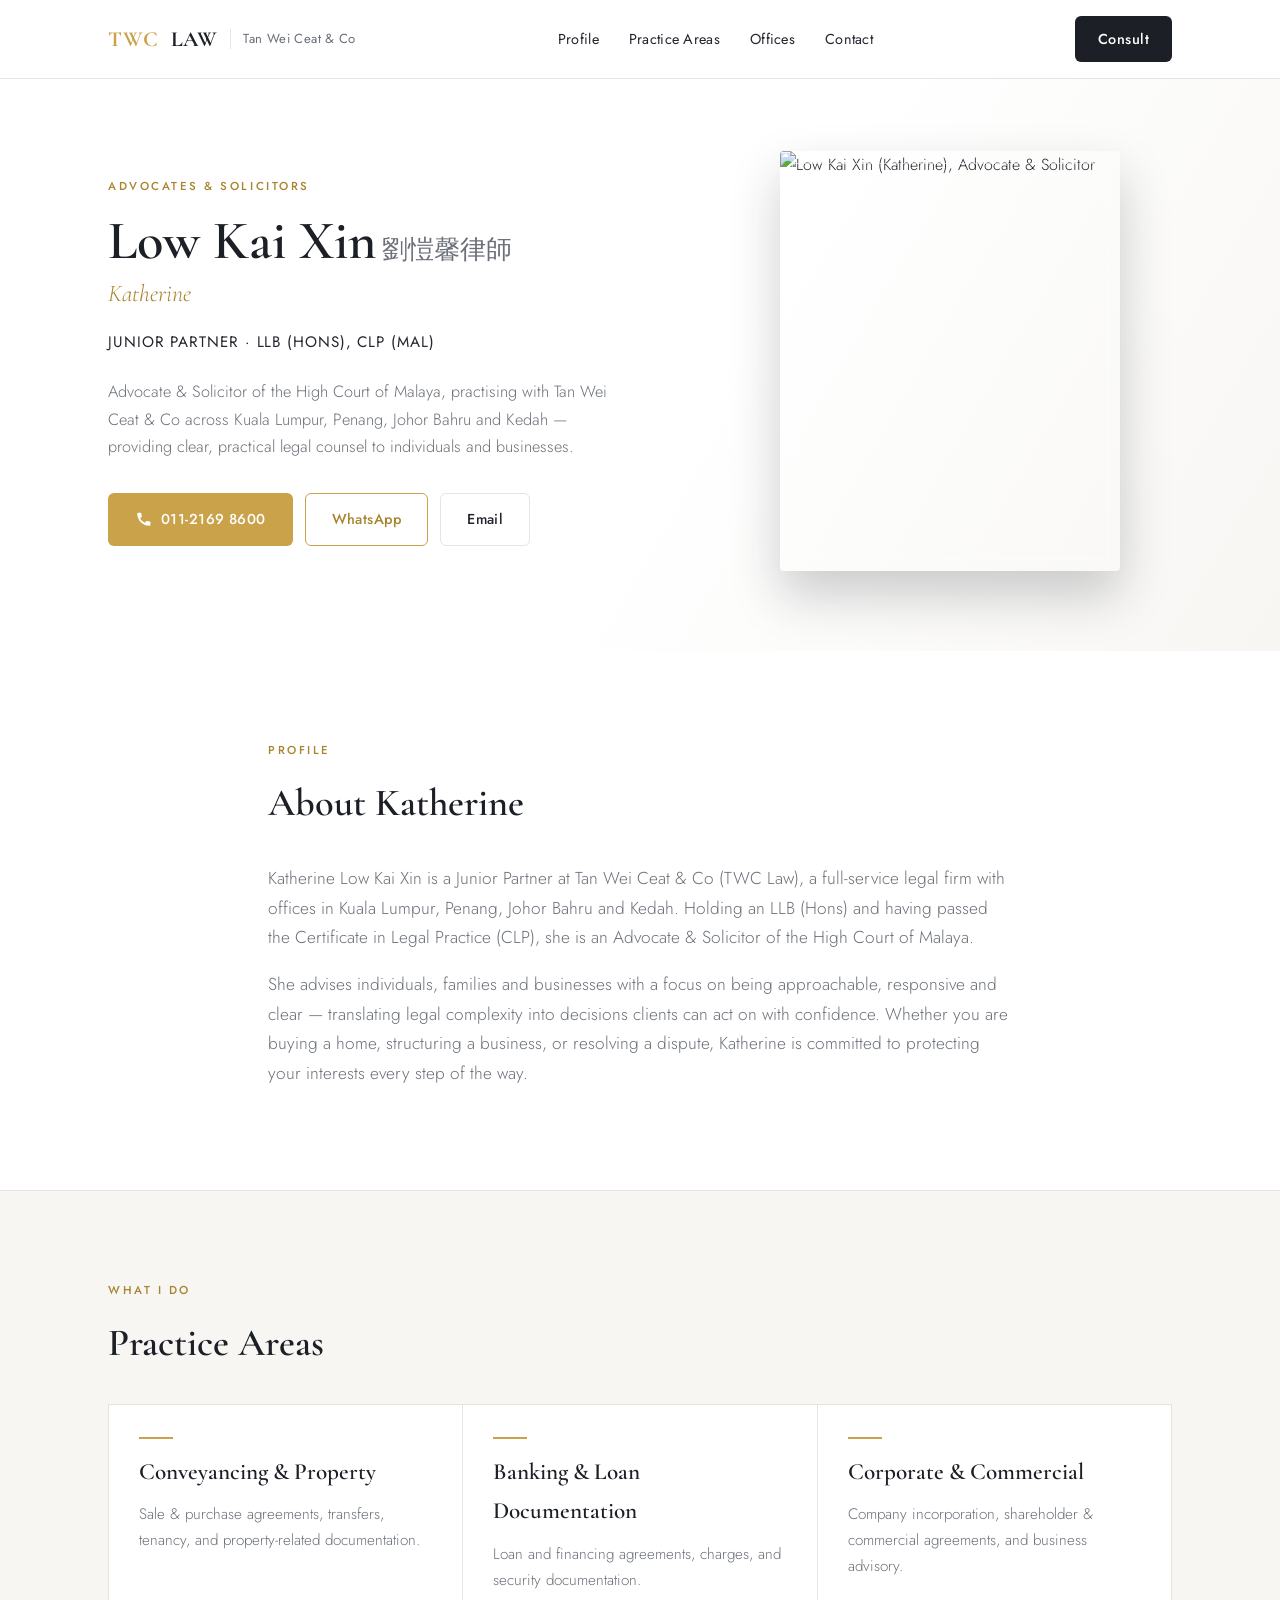
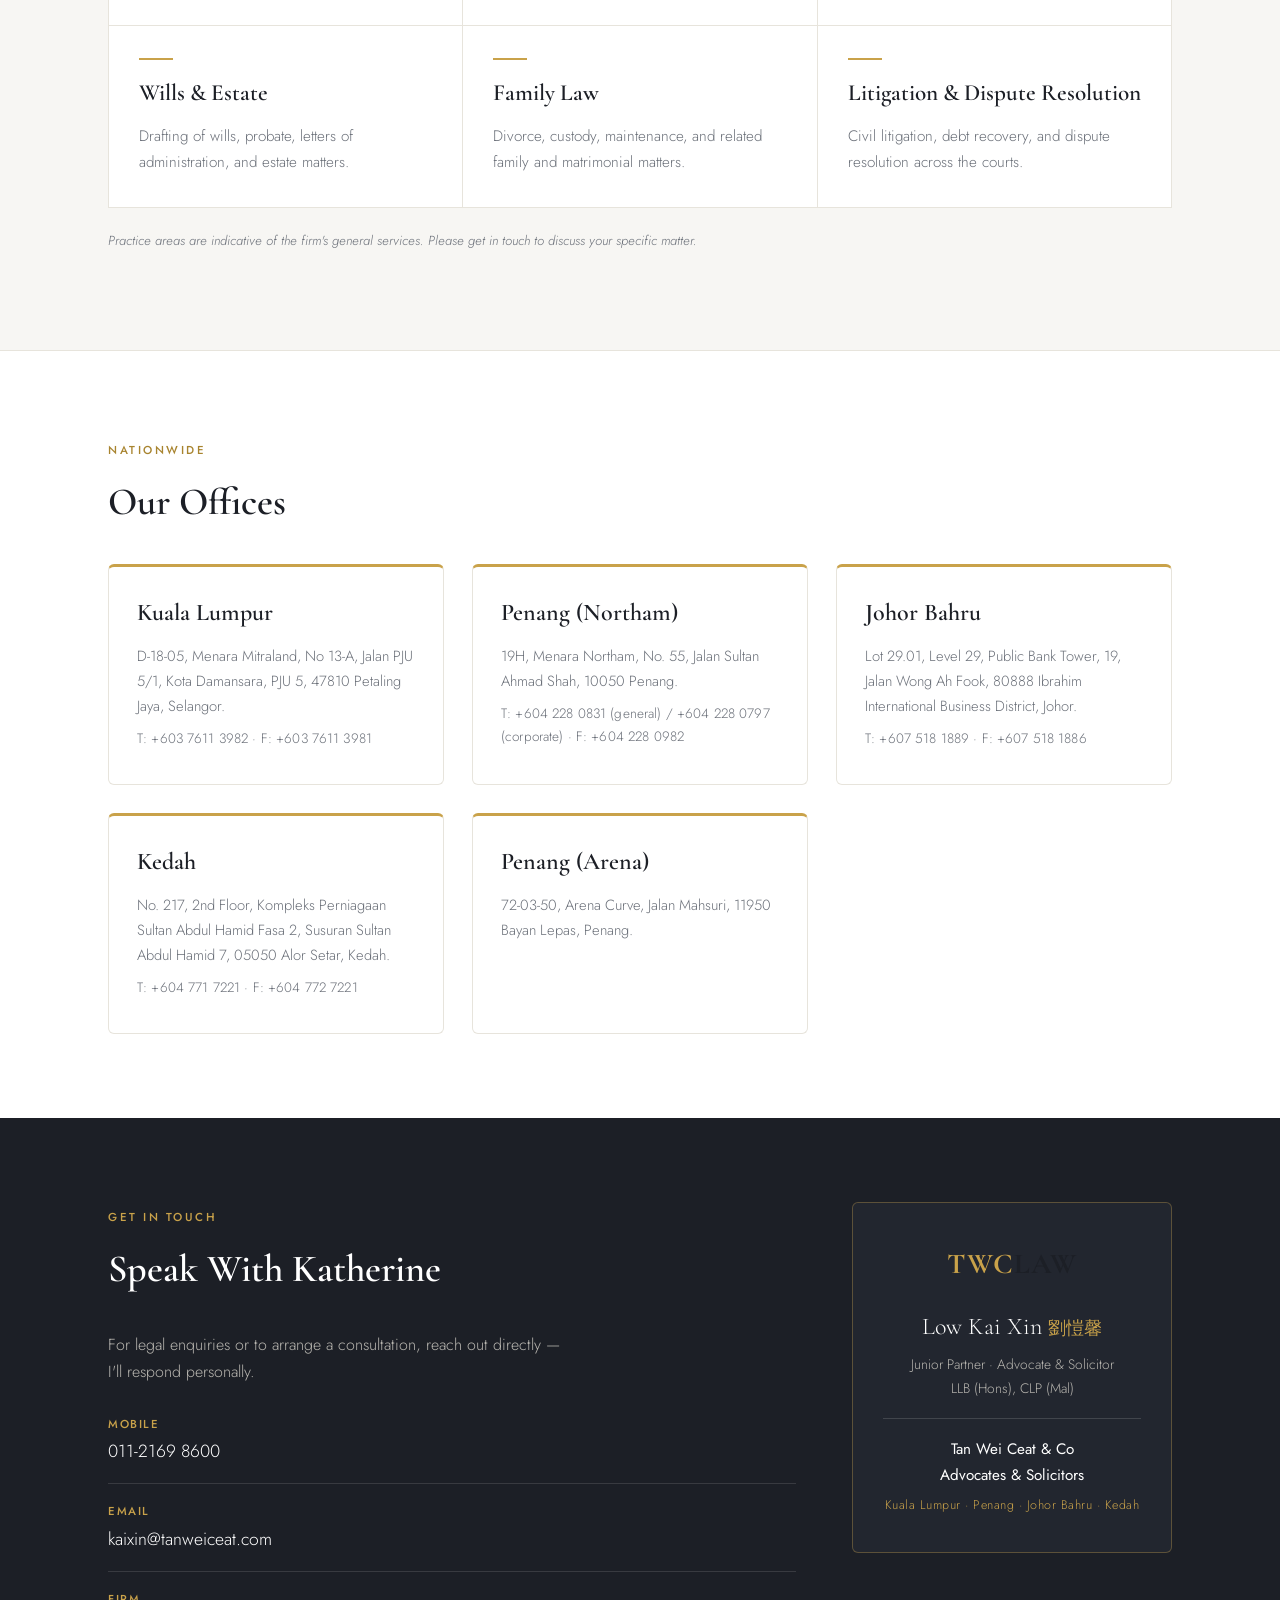
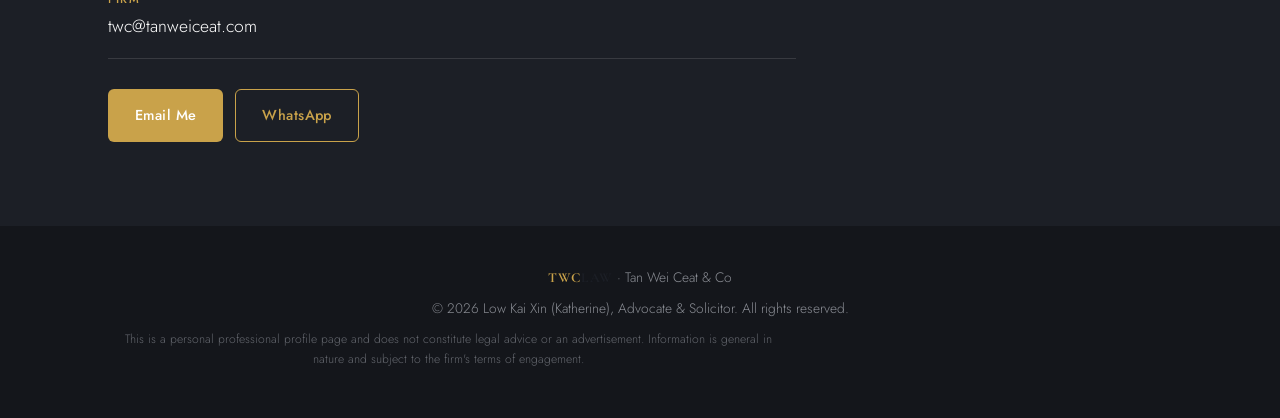
==== index.html @ 2f08e4c5 "Add files via upload" ====
<!DOCTYPE html>
<html lang="en">
<head>
<meta charset="UTF-8">
<meta name="viewport" content="width=device-width, initial-scale=1.0">
<title>Low Kai Xin (Katherine) | Advocate &amp; Solicitor — TWC Law</title>
<meta name="description" content="Low Kai Xin (Katherine), LLB(Hons) CLP(Mal) — Junior Partner at Tan Wei Ceat &amp; Co, Advocates &amp; Solicitors. Legal services across Kuala Lumpur, Penang, Johor Bahru and Kedah.">
<link rel="preconnect" href="https://fonts.googleapis.com">
<link rel="preconnect" href="https://fonts.gstatic.com" crossorigin>
<link href="https://fonts.googleapis.com/css2?family=Cormorant+Garamond:wght@500;600;700&family=Jost:wght@300;400;500;600&display=swap" rel="stylesheet">
<link rel="stylesheet" href="styles.css">
</head>
<body>

<header class="navbar">
  <div class="container navbar-inner">
    <div class="brand">
      <span class="brand-twc">TWC</span><span class="brand-law">LAW</span>
      <span class="brand-sep"></span>
      <span class="brand-firm">Tan Wei Ceat &amp; Co</span>
    </div>
    <nav class="nav-links">
      <a href="#about">Profile</a>
      <a href="#practice">Practice Areas</a>
      <a href="#offices">Offices</a>
      <a href="#contact">Contact</a>
    </nav>
    <a href="tel:+601121698600" class="btn btn-nav">Consult</a>
  </div>
</header>

<section class="hero">
  <div class="container hero-inner">
    <div class="hero-text">
      <p class="eyebrow">Advocates &amp; Solicitors</p>
      <h1>Low Kai Xin<span class="hero-cn"> 劉愷馨律師</span></h1>
      <p class="hero-alias">Katherine</p>
      <p class="role">Junior Partner &middot; LLB (Hons), CLP (Mal)</p>
      <p class="hero-desc">Advocate &amp; Solicitor of the High Court of Malaya, practising with Tan Wei Ceat &amp; Co across Kuala Lumpur, Penang, Johor Bahru and Kedah — providing clear, practical legal counsel to individuals and businesses.</p>
      <div class="hero-actions">
        <a href="tel:+601121698600" class="btn btn-primary">
          <svg viewBox="0 0 24 24" width="18" height="18" fill="currentColor"><path d="M6.6 10.8c1.4 2.7 3.6 4.9 6.3 6.3l2.1-2.1c.3-.3.7-.4 1-.2 1.1.4 2.4.6 3.6.6.6 0 1 .4 1 1V20c0 .6-.4 1-1 1C10.4 21 3 13.6 3 4.5c0-.6.4-1 1-1h3.5c.6 0 1 .4 1 1 0 1.3.2 2.5.6 3.6.1.4 0 .8-.3 1.1l-2.2 2.1z"/></svg>
          011-2169 8600
        </a>
        <a href="https://wa.me/601121698600" target="_blank" rel="noopener" class="btn btn-outline">WhatsApp</a>
        <a href="mailto:kaixin@tanweiceat.com" class="btn btn-ghost">Email</a>
      </div>
    </div>
    <div class="hero-photo">
      <div class="photo-frame">
        <img src="assets/katherine.jpg" alt="Low Kai Xin (Katherine), Advocate &amp; Solicitor">
      </div>
    </div>
  </div>
</section>

<section id="about" class="section about">
  <div class="container about-inner">
    <span class="section-kicker">Profile</span>
    <h2>About Katherine</h2>
    <p>Katherine Low Kai Xin is a Junior Partner at Tan Wei Ceat &amp; Co (TWC Law), a full-service legal firm with offices in Kuala Lumpur, Penang, Johor Bahru and Kedah. Holding an LLB (Hons) and having passed the Certificate in Legal Practice (CLP), she is an Advocate &amp; Solicitor of the High Court of Malaya.</p>
    <p>She advises individuals, families and businesses with a focus on being approachable, responsive and clear — translating legal complexity into decisions clients can act on with confidence. Whether you are buying a home, structuring a business, or resolving a dispute, Katherine is committed to protecting your interests every step of the way.</p>
  </div>
</section>

<section id="practice" class="section practice">
  <div class="container">
    <span class="section-kicker">What I Do</span>
    <h2>Practice Areas</h2>
    <div class="cards">
      <div class="card">
        <h3>Conveyancing &amp; Property</h3>
        <p>Sale &amp; purchase agreements, transfers, tenancy, and property-related documentation.</p>
      </div>
      <div class="card">
        <h3>Banking &amp; Loan Documentation</h3>
        <p>Loan and financing agreements, charges, and security documentation.</p>
      </div>
      <div class="card">
        <h3>Corporate &amp; Commercial</h3>
        <p>Company incorporation, shareholder &amp; commercial agreements, and business advisory.</p>
      </div>
      <div class="card">
        <h3>Wills &amp; Estate</h3>
        <p>Drafting of wills, probate, letters of administration, and estate matters.</p>
      </div>
      <div class="card">
        <h3>Family Law</h3>
        <p>Divorce, custody, maintenance, and related family and matrimonial matters.</p>
      </div>
      <div class="card">
        <h3>Litigation &amp; Dispute Resolution</h3>
        <p>Civil litigation, debt recovery, and dispute resolution across the courts.</p>
      </div>
    </div>
    <p class="practice-note">Practice areas are indicative of the firm's general services. Please get in touch to discuss your specific matter.</p>
  </div>
</section>

<section id="offices" class="section offices">
  <div class="container">
    <span class="section-kicker">Nationwide</span>
    <h2>Our Offices</h2>
    <div class="office-grid">
      <div class="office">
        <h3>Kuala Lumpur</h3>
        <p>D-18-05, Menara Mitraland, No 13-A, Jalan PJU 5/1, Kota Damansara, PJU 5, 47810 Petaling Jaya, Selangor.</p>
        <p class="office-tel">T: +603 7611 3982 &middot; F: +603 7611 3981</p>
      </div>
      <div class="office">
        <h3>Penang (Northam)</h3>
        <p>19H, Menara Northam, No. 55, Jalan Sultan Ahmad Shah, 10050 Penang.</p>
        <p class="office-tel">T: +604 228 0831 (general) / +604 228 0797 (corporate) &middot; F: +604 228 0982</p>
      </div>
      <div class="office">
        <h3>Johor Bahru</h3>
        <p>Lot 29.01, Level 29, Public Bank Tower, 19, Jalan Wong Ah Fook, 80888 Ibrahim International Business District, Johor.</p>
        <p class="office-tel">T: +607 518 1889 &middot; F: +607 518 1886</p>
      </div>
      <div class="office">
        <h3>Kedah</h3>
        <p>No. 217, 2nd Floor, Kompleks Perniagaan Sultan Abdul Hamid Fasa 2, Susuran Sultan Abdul Hamid 7, 05050 Alor Setar, Kedah.</p>
        <p class="office-tel">T: +604 771 7221 &middot; F: +604 772 7221</p>
      </div>
      <div class="office">
        <h3>Penang (Arena)</h3>
        <p>72-03-50, Arena Curve, Jalan Mahsuri, 11950 Bayan Lepas, Penang.</p>
      </div>
    </div>
  </div>
</section>

<section id="contact" class="section contact">
  <div class="container contact-inner">
    <div class="contact-info">
      <span class="section-kicker">Get In Touch</span>
      <h2>Speak With Katherine</h2>
      <p class="contact-lead">For legal enquiries or to arrange a consultation, reach out directly — I'll respond personally.</p>

      <ul class="contact-list">
        <li>
          <span class="contact-label">Mobile</span>
          <a href="tel:+601121698600">011-2169 8600</a>
        </li>
        <li>
          <span class="contact-label">Email</span>
          <a href="mailto:kaixin@tanweiceat.com">kaixin@tanweiceat.com</a>
        </li>
        <li>
          <span class="contact-label">Firm</span>
          <a href="mailto:twc@tanweiceat.com">twc@tanweiceat.com</a>
        </li>
      </ul>

      <div class="contact-actions">
        <a href="mailto:kaixin@tanweiceat.com" class="btn btn-primary">Email Me</a>
        <a href="https://wa.me/601121698600" target="_blank" rel="noopener" class="btn btn-outline">WhatsApp</a>
      </div>
    </div>

    <div class="contact-card">
      <div class="cc-logo"><span class="brand-twc">TWC</span><span class="brand-law">LAW</span></div>
      <p class="contact-card-title">Low Kai Xin <span class="cc-cn">劉愷馨</span></p>
      <p class="contact-card-sub">Junior Partner &middot; Advocate &amp; Solicitor<br>LLB (Hons), CLP (Mal)</p>
      <hr>
      <p class="contact-card-company">Tan Wei Ceat &amp; Co<br>Advocates &amp; Solicitors</p>
      <p class="contact-card-cities">Kuala Lumpur &middot; Penang &middot; Johor Bahru &middot; Kedah</p>
    </div>
  </div>
</section>

<footer class="footer">
  <div class="container footer-inner">
    <p class="footer-brand"><span class="brand-twc">TWC</span><span class="brand-law">LAW</span> &middot; Tan Wei Ceat &amp; Co</p>
    <p>&copy; <span id="year"></span> Low Kai Xin (Katherine), Advocate &amp; Solicitor. All rights reserved.</p>
    <p class="footer-disclaimer">This is a personal professional profile page and does not constitute legal advice or an advertisement. Information is general in nature and subject to the firm's terms of engagement.</p>
  </div>
</footer>

<script src="script.js"></script>
</body>
</html>
---- styles.css ----
:root {
  --gold: #c9a24a;
  --gold-dark: #a8842f;
  --charcoal: #1c1f26;
  --ink: #23262e;
  --muted: #6b7079;
  --bg-soft: #f7f6f3;
  --line: #e7e4dc;
  --radius: 6px;
}

* { box-sizing: border-box; }
html { scroll-behavior: smooth; }

body {
  margin: 0;
  font-family: 'Jost', system-ui, sans-serif;
  color: var(--ink);
  background: #fff;
  line-height: 1.7;
  font-weight: 300;
}

h1, h2, h3 { font-family: 'Cormorant Garamond', Georgia, serif; margin: 0; font-weight: 600; }

.container { max-width: 1120px; margin: 0 auto; padding: 0 28px; }
a { color: inherit; }

/* Brand mark */
.brand-twc { font-family: 'Cormorant Garamond', serif; font-weight: 700; color: var(--gold); letter-spacing: 0.04em; }
.brand-law { font-family: 'Cormorant Garamond', serif; font-weight: 700; color: var(--charcoal); letter-spacing: 0.04em; }

/* Navbar */
.navbar { position: sticky; top: 0; z-index: 50; background: rgba(255,255,255,0.96); backdrop-filter: blur(6px); border-bottom: 1px solid var(--line); }
.navbar-inner { display: flex; align-items: center; justify-content: space-between; padding: 16px 28px; }
.brand { display: flex; align-items: center; gap: 12px; font-size: 1.35rem; }
.brand-sep { width: 1px; height: 20px; background: var(--line); }
.brand-firm { font-family: 'Jost', sans-serif; font-size: 0.82rem; font-weight: 400; color: var(--muted); letter-spacing: 0.03em; }
.nav-links { display: flex; gap: 30px; }
.nav-links a { text-decoration: none; font-size: 0.9rem; font-weight: 400; letter-spacing: 0.02em; color: var(--ink); }
.nav-links a:hover { color: var(--gold-dark); }

/* Buttons */
.btn { display: inline-flex; align-items: center; gap: 8px; padding: 13px 26px; border-radius: var(--radius); font-family: 'Jost', sans-serif; font-weight: 500; font-size: 0.9rem; letter-spacing: 0.03em; text-decoration: none; cursor: pointer; border: 1px solid transparent; transition: all 0.18s ease; }
.btn-primary { background: var(--gold); color: #fff; }
.btn-primary:hover { background: var(--gold-dark); }
.btn-outline { border-color: var(--gold); color: var(--gold-dark); background: transparent; }
.btn-outline:hover { background: var(--gold); color: #fff; }
.btn-ghost { color: var(--ink); background: transparent; border-color: var(--line); }
.btn-ghost:hover { border-color: var(--charcoal); }
.btn-nav { background: var(--charcoal); color: #fff; padding: 10px 22px; }
.btn-nav:hover { background: #000; }

/* Hero */
.hero { background: linear-gradient(120deg, #fff 55%, var(--bg-soft) 100%); padding: 72px 0 80px; }
.hero-inner { display: flex; align-items: center; gap: 56px; flex-wrap: wrap; }
.hero-text { flex: 1 1 440px; }
.eyebrow { color: var(--gold-dark); font-weight: 500; letter-spacing: 0.22em; text-transform: uppercase; font-size: 0.72rem; margin: 0 0 16px; }
.hero h1 { font-size: 3.4rem; line-height: 1.05; margin-bottom: 4px; color: var(--charcoal); }
.hero-cn { font-size: 1.6rem; color: var(--muted); font-weight: 500; }
.hero-alias { font-family: 'Cormorant Garamond', serif; font-style: italic; font-size: 1.5rem; color: var(--gold-dark); margin: 0 0 14px; }
.role { font-size: 0.95rem; letter-spacing: 0.06em; text-transform: uppercase; color: var(--ink); font-weight: 400; margin-bottom: 22px; }
.hero-desc { color: var(--muted); max-width: 500px; margin-bottom: 32px; font-size: 1.02rem; }
.hero-actions { display: flex; gap: 12px; flex-wrap: wrap; }
.hero-photo { flex: 1 1 320px; display: flex; justify-content: center; }
.photo-frame { position: relative; width: 340px; height: 420px; border-radius: 4px; overflow: hidden; box-shadow: 0 24px 50px rgba(28,31,38,0.22); }
.photo-frame::after { content: ""; position: absolute; inset: 12px; border: 1px solid rgba(255,255,255,0.6); pointer-events: none; }
.photo-frame img { width: 100%; height: 100%; object-fit: cover; object-position: center 25%; }

/* Sections */
.section { padding: 84px 0; }
.section-kicker { display: inline-block; color: var(--gold-dark); font-size: 0.72rem; letter-spacing: 0.22em; text-transform: uppercase; font-weight: 500; margin-bottom: 10px; }
.section h2 { font-size: 2.4rem; color: var(--charcoal); margin-bottom: 28px; }

.about { background: #fff; }
.about-inner { max-width: 800px; }
.about p { color: var(--muted); font-size: 1.08rem; margin: 0 0 18px; }

.practice { background: var(--bg-soft); border-top: 1px solid var(--line); border-bottom: 1px solid var(--line); }
.cards { display: grid; grid-template-columns: repeat(auto-fit, minmax(280px, 1fr)); gap: 1px; background: var(--line); border: 1px solid var(--line); }
.card { background: #fff; padding: 32px 30px; transition: background 0.2s ease; }
.card:hover { background: #fffdf8; }
.card h3 { font-size: 1.45rem; color: var(--charcoal); margin-bottom: 10px; }
.card h3::before { content: ""; display: block; width: 34px; height: 2px; background: var(--gold); margin-bottom: 14px; }
.card p { color: var(--muted); font-size: 0.95rem; margin: 0; }
.practice-note { color: var(--muted); font-size: 0.82rem; font-style: italic; margin-top: 22px; }

.offices { background: #fff; }
.office-grid { display: grid; grid-template-columns: repeat(auto-fit, minmax(300px, 1fr)); gap: 28px; }
.office { padding: 26px 28px; border: 1px solid var(--line); border-top: 3px solid var(--gold); border-radius: var(--radius); }
.office h3 { font-size: 1.5rem; color: var(--charcoal); margin-bottom: 10px; }
.office p { color: var(--muted); font-size: 0.92rem; margin: 0 0 8px; }
.office-tel { color: var(--ink); font-size: 0.85rem !important; letter-spacing: 0.01em; }

/* Contact */
.contact { background: var(--charcoal); color: #e9e7e1; }
.contact .section-kicker { color: var(--gold); }
.contact h2 { color: #fff; }
.contact-inner { display: flex; gap: 56px; flex-wrap: wrap; align-items: flex-start; }
.contact-info { flex: 1 1 420px; }
.contact-lead { color: #b8b6b0; max-width: 460px; margin-bottom: 30px; }
.contact-list { list-style: none; padding: 0; margin: 0 0 30px; display: flex; flex-direction: column; gap: 18px; }
.contact-list li { display: flex; flex-direction: column; gap: 3px; border-bottom: 1px solid rgba(255,255,255,0.12); padding-bottom: 16px; }
.contact-label { font-size: 0.72rem; text-transform: uppercase; letter-spacing: 0.14em; color: var(--gold); font-weight: 500; }
.contact-list a { text-decoration: none; font-size: 1.1rem; color: #fff; }
.contact-list a:hover { color: var(--gold); }
.contact-actions { display: flex; gap: 12px; flex-wrap: wrap; }
.contact .btn-primary { background: var(--gold); }
.contact .btn-outline { border-color: var(--gold); color: var(--gold); }
.contact .btn-outline:hover { background: var(--gold); color: var(--charcoal); }

.contact-card { flex: 0 1 320px; background: #22262f; border: 1px solid rgba(201,162,74,0.35); border-radius: var(--radius); padding: 36px 30px; text-align: center; }
.cc-logo { font-size: 1.8rem; margin-bottom: 18px; }
.contact-card-title { font-family: 'Cormorant Garamond', serif; font-size: 1.5rem; color: #fff; margin: 0 0 6px; }
.cc-cn { font-size: 1.1rem; color: var(--gold); }
.contact-card-sub { color: #b8b6b0; font-size: 0.86rem; margin: 0 0 18px; }
.contact-card hr { border: none; border-top: 1px solid rgba(255,255,255,0.14); margin: 18px 0; }
.contact-card-company { color: #fff; font-size: 0.95rem; margin: 0 0 6px; font-weight: 400; }
.contact-card-cities { color: var(--gold); font-size: 0.78rem; letter-spacing: 0.04em; margin: 0; }

/* Footer */
.footer { background: #14161b; color: #8a8d94; padding: 40px 0; text-align: center; }
.footer-brand { font-size: 1.2rem; margin: 0 0 12px; }
.footer-inner p { margin: 0 0 8px; font-size: 0.86rem; }
.footer-disclaimer { color: #63666d; font-size: 0.76rem !important; max-width: 680px; margin: 12px auto 0; }

@media (max-width: 700px) {
  .hero h1 { font-size: 2.5rem; }
  .hero-cn { display: block; font-size: 1.3rem; margin-top: 6px; }
  .nav-links { display: none; }
  .brand-firm { display: none; }
  .photo-frame { width: 260px; height: 330px; }
  .section h2 { font-size: 2rem; }
}
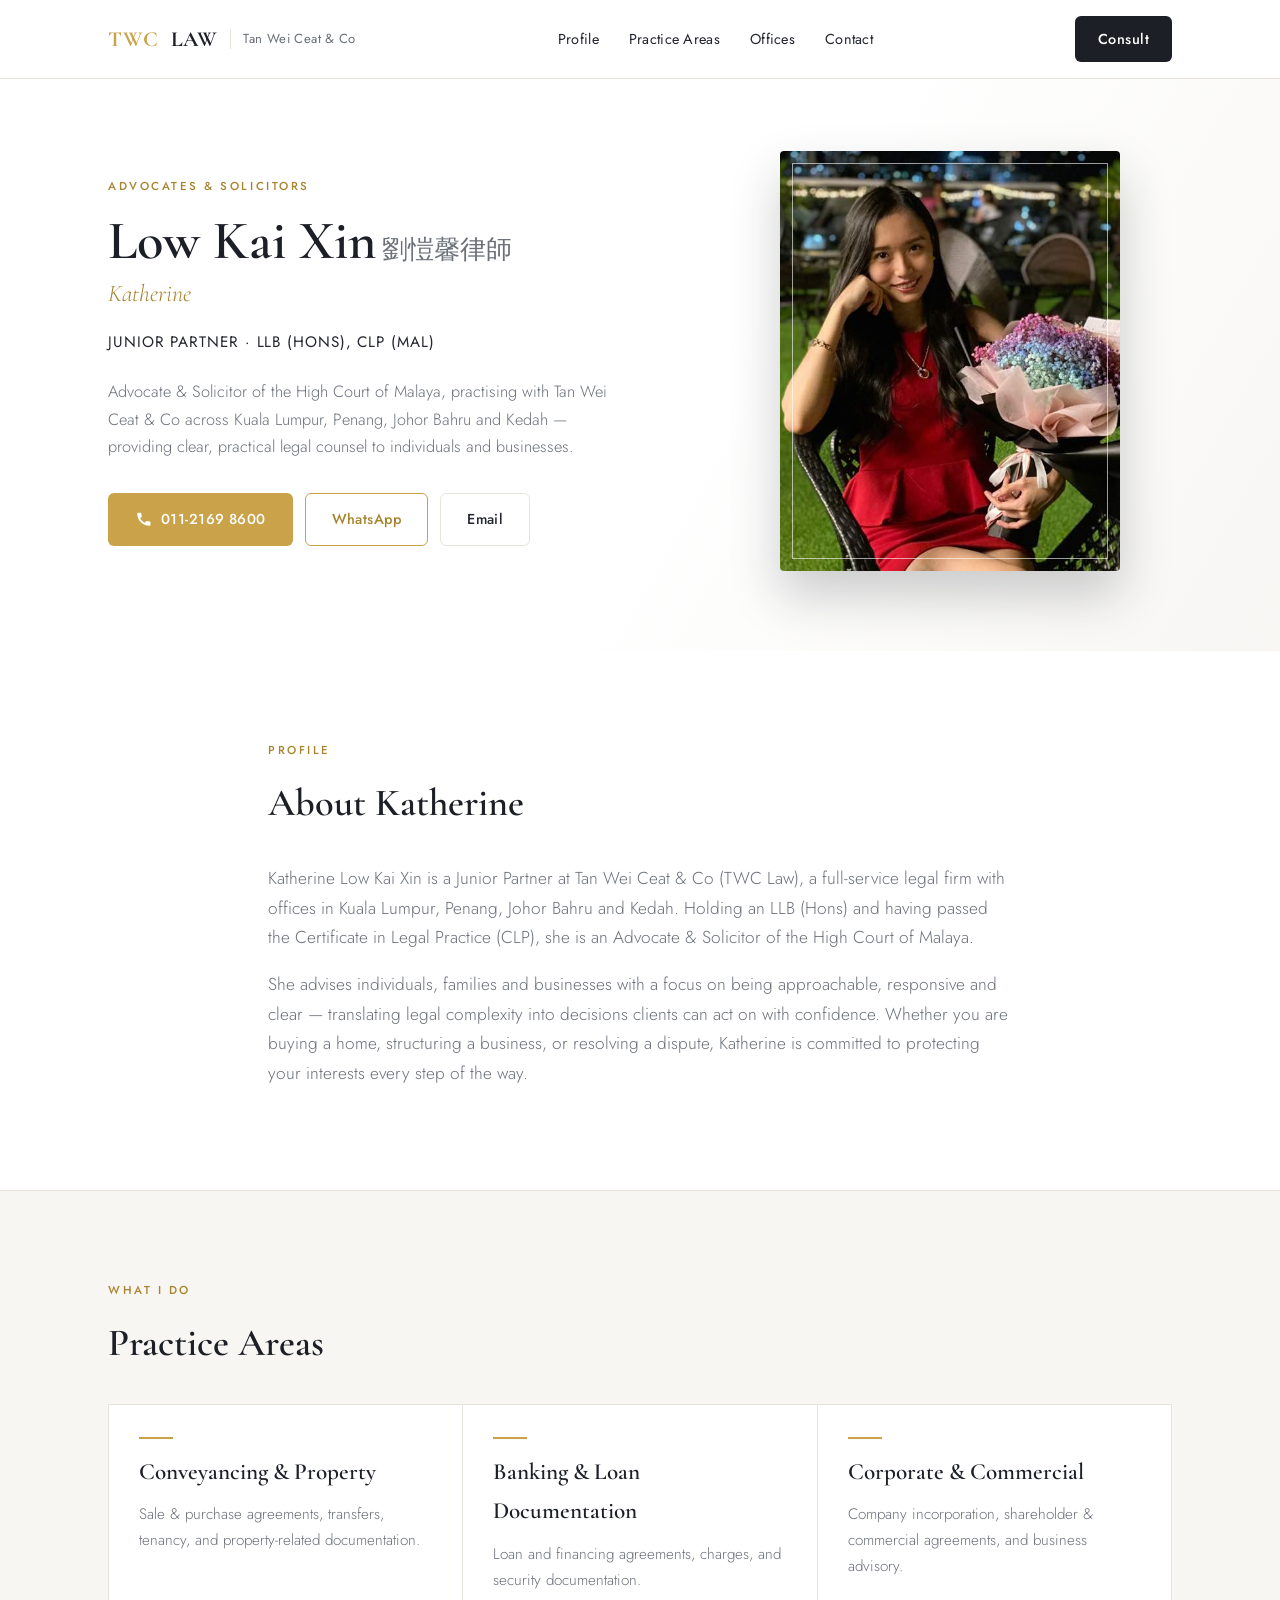
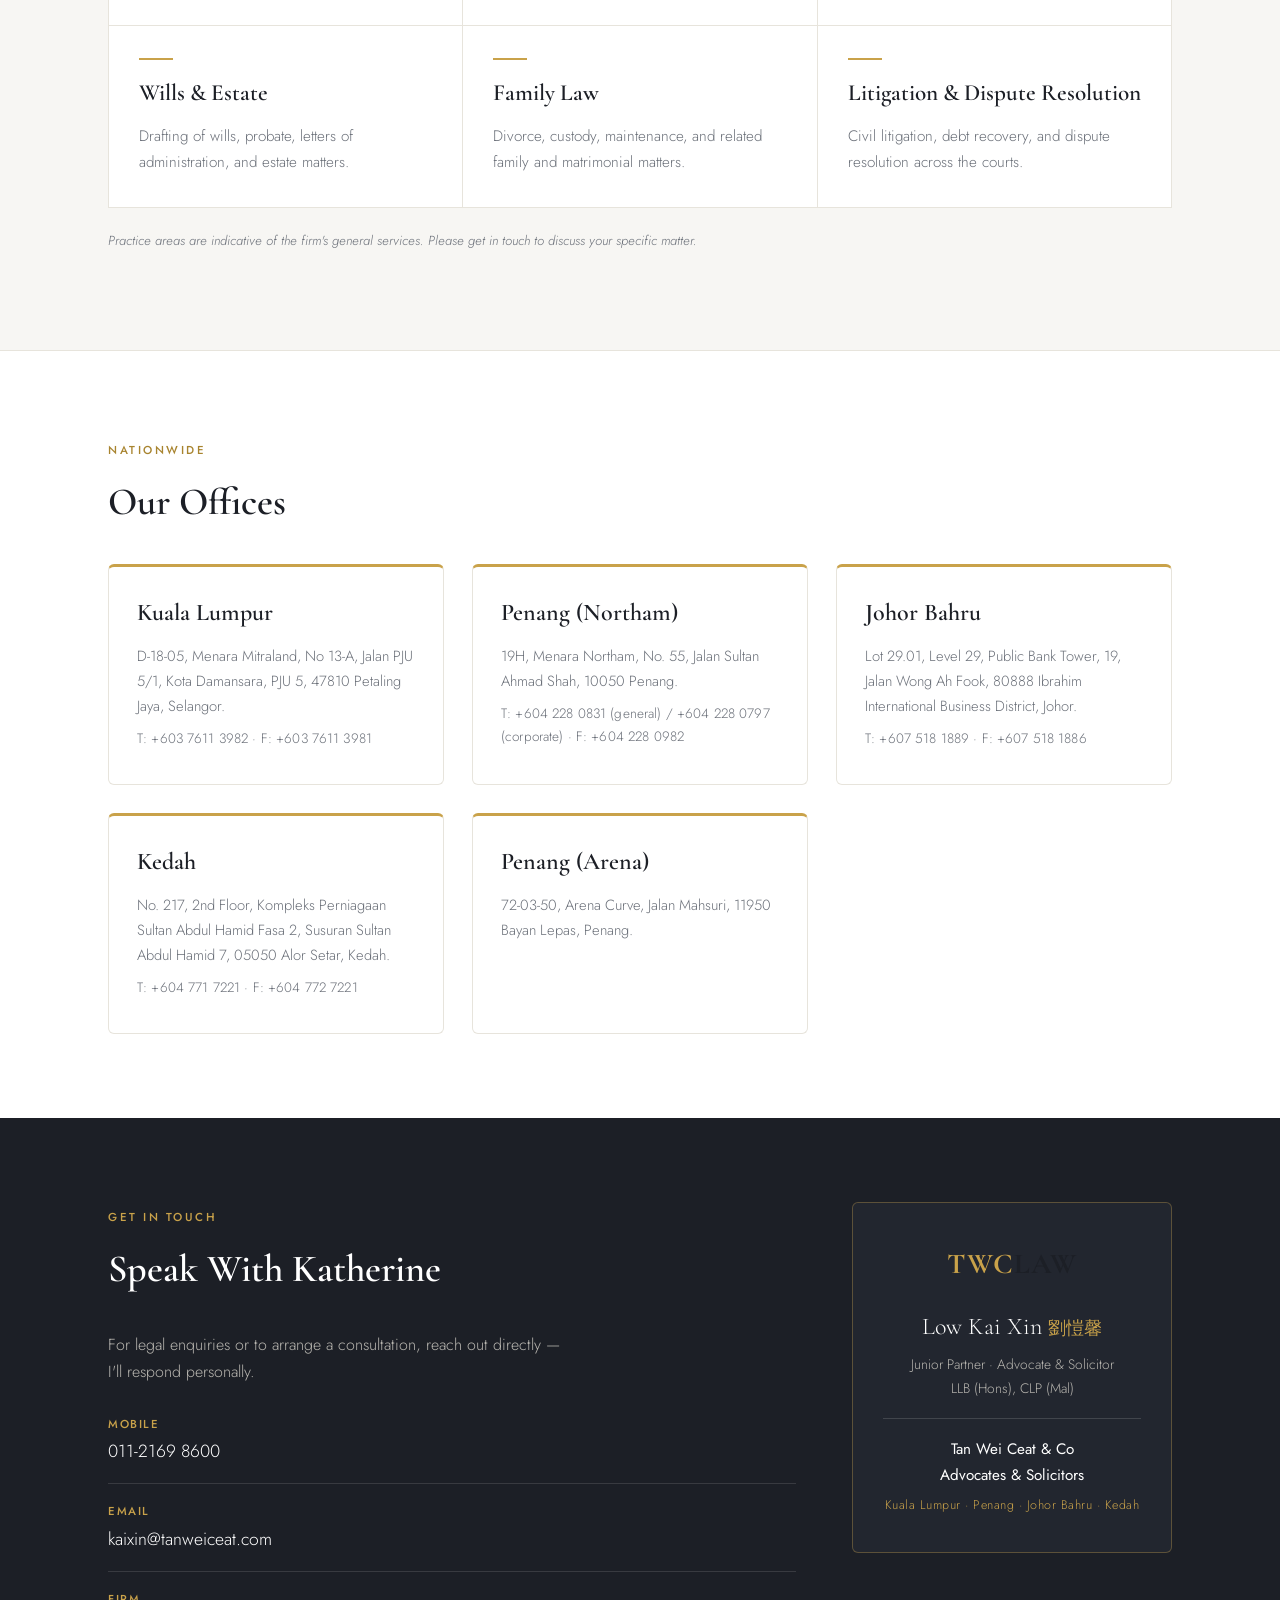
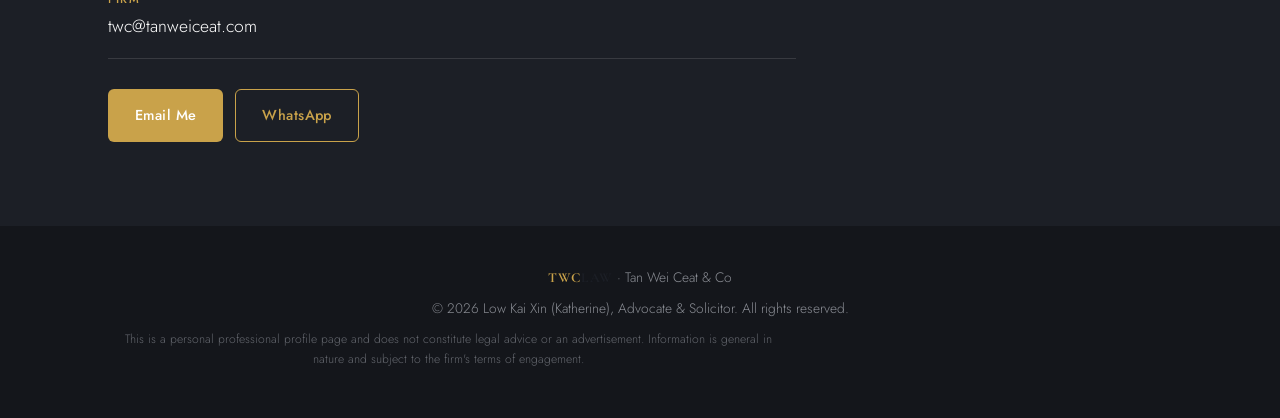
==== commit 909162f1: "Update index.html" ====
--- a/index.html
+++ b/index.html
@@ -48,7 +48,7 @@
     </div>
     <div class="hero-photo">
       <div class="photo-frame">
-        <img src="assets/katherine.jpg" alt="Low Kai Xin (Katherine), Advocate &amp; Solicitor">
+        <img src="katherine.jpg" alt="Low Kai Xin (Katherine), Advocate &amp; Solicitor">
       </div>
     </div>
   </div>
